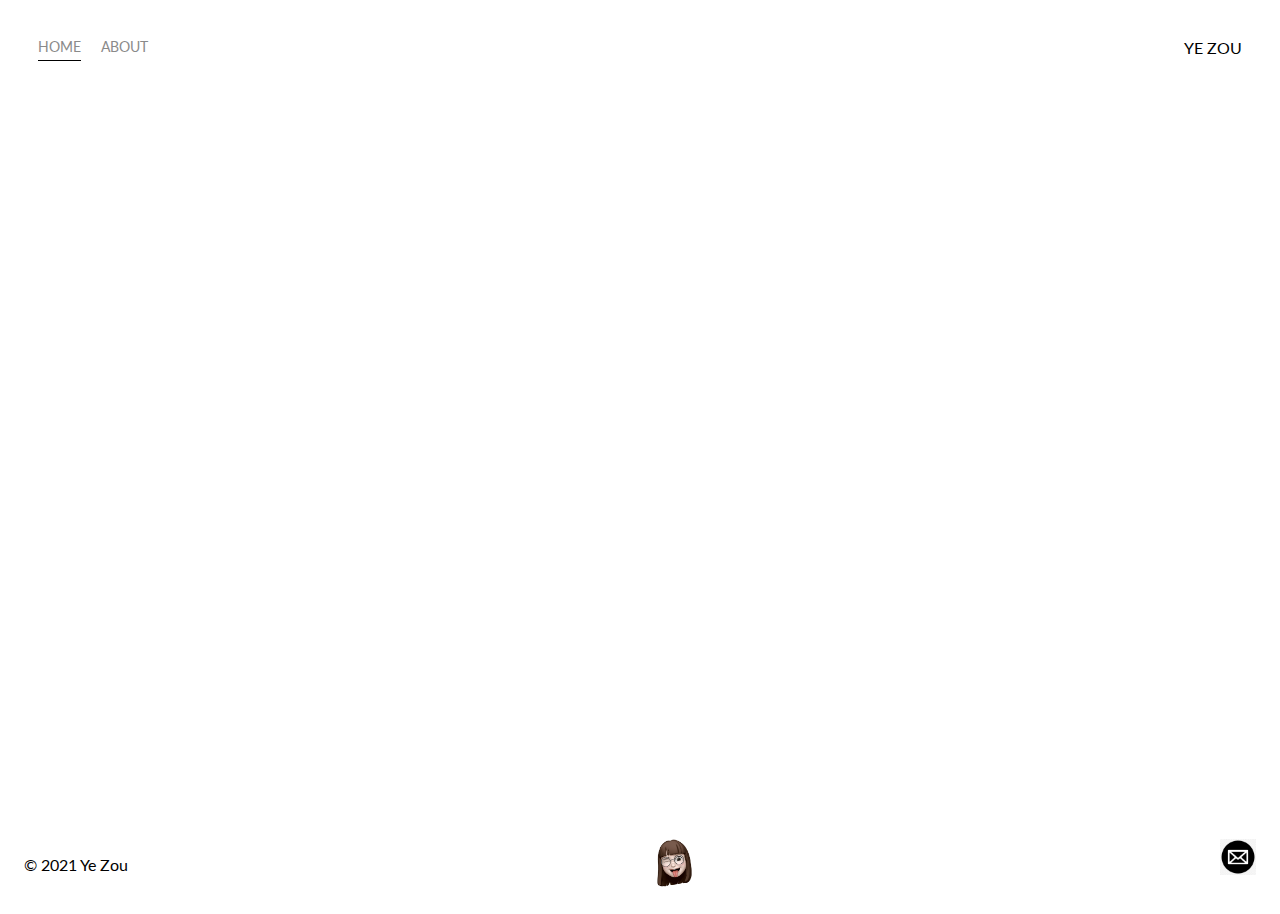
==== index.html @ c64db68a "Update index.html" ====
<!DOCTYPE html>
<html>
<head>
    <meta charset="utf-8">
    <meta name="viewport" content="width=device-width, initial-scale=1">
    <title>Ye Zou | Home</title>
    <link href="https://fonts.googleapis.com/css?family=Lato" rel="stylesheet">
    <link rel="stylesheet" href="styles.css" />
</head>
<body>
    <div class="container">
        <div class="nav-wrapper">
            <div class="left-side">
                <div class="nav-link-wrapper active-nav-link">
                    <a href="index.html">Home</a>
                </div>

                <div class="nav-link-wrapper">
                    <a href="about.html">About</a>
                </div>

            </div>

            <div class="right-side">
                <div class="name">
                    <div>YE ZOU</div>
                </div>
            </div>
        </div>

        <div class="content-wrapper">
            <div class="two-column-wrapper">
                <div class="portfolio-img-background" style="background-image:url(image/background.jpg)"></div>
                

            </div>
        </div>

        <div class="foot-note-wrapper">
            <p><script language="Javascript">
            /* document.write("Updated: " + document.lastModified.slice(0,10) +""); */
            </SCRIPT> &copy; 2021 Ye Zou</p>
            <img src="image/yes.PNG" alt="Ye's emoji" style="height: 48px;">
            <a href="mailto:yezou@ksu.edu"><img src="image/email.jpeg" alt="email" style="height: 36px;"></a>
        </div>

    </div>
</body>

<script>
    const portfolioItems = document.querySelectorAll('.portfolio-item-wrap')

    portfolioItems.forEach(portfolioItem => {
        portfolioItem.addEventListener('mouseover', () => {
            console.log(portfolioItems.childNodes[1].classList);
            portfolioItem.childNodes[1].classList.add('img-darken');
        })

        portfolioItem.addEventListener('mouseout', () => {
            console.log(portfolioItem.childNodes[1].classList);
            portfolioItem.childNodes[1].classList.remove('img-darken');
        })
    }
    )
</script>


</html>
---- styles.css ----
/* Master styles*/

body {
    font-family: "Lato", sans-serif;
    margin: 0px;
}

.container {
    display: grid;
    grid-template-columns: 1fr;
}

.nav-wrapper {
    display: flex;
    justify-content: space-between;
    padding: 38px;
}

.left-side {
    display: flex;
}

.nav-wrapper > .left-side > div {
    margin-right: 20px;
    text-transform: uppercase;
    font-size: 0.9rem;
  }  

.nav-link-wrapper {
    height: 22px;
    border-bottom: 1px solid transparent;
    transition: border-bottom 0.5s;
}

.nav-link-wrapper a {
    color: #8a8a8a;
    text-decoration: none;
    transition: color 0.5s;
}
  
.nav-link-wrapper:hover {
    border-bottom: 1px solid black;
}

.nav-link-wrapper a:hover {
    color: black;
}

.active-nav-link {
    border-bottom: 1px solid black;
}

.active-nav-link {
    color: black !important;
}

/* Portfolio styles */

.portfolio-items-wrapper {
    display: grid;
    grid-template-columns: 1fr 1fr 1fr;
  }

 .portfolio-items-wrapper {
     position: relative;
 } 

 .portfolio-img-background {
     height: 640px;
     width: 100%;
     background-size: cover;
     background-position: center;
     background-repeat: no-repeat;
 }

 .img-text-wrapper {
     position: absolute;
     top: 0;
     display: flex;
     flex-direction: column;
     justify-content: center;
     align-items: center;
     height: 100%;
     text-align: center;
     padding-left: 100px;
     padding-right: 100px;
 }

 .logo-wrapper {
     width: 50%;
     margin-bottom: 20px;
 }

 /* Needs to be more specific with selector */

 .img-text-wrapper .subtitle{
     transition: 1s;
     font-weight: 600;
     color: transparent;
 }
 .img-text-wrapper:hover .subtitle {
     font-weight: 600;
     color: lightseagreen;
 }

.img-darken {
    transition: 1s;
    filter: brightness(10%);
}

.content-wrapper {
    display: grid;
    justify-content: space-between;
    padding: 38px;
}

/* About page */
.two-column-wrapper {
    display: grid;
    grid-template-columns: 1fr 1fr;
}

.profile-image-wrapper img {
    width: 100%;
}

.profile-content-wrapper {
    padding: 30px;
    color: dimgrey;
}

.education-wrapper {
    display: flex;
    padding: 38px;
    justify-content: start;
    color:dimgrey;
}

.publications-wrapper {
    display: flex;
    padding: 38px;
    color: dimgrey;
}

.contact-wrapper {
    display: flex;
    padding: 38px;
    color: dimgrey;
}

/* About foot note */
.foot-note-wrapper {
    display: flex;
    justify-content: space-between;
    padding: 24px;
    box-sizing: inherit;
    background-color: white;
}
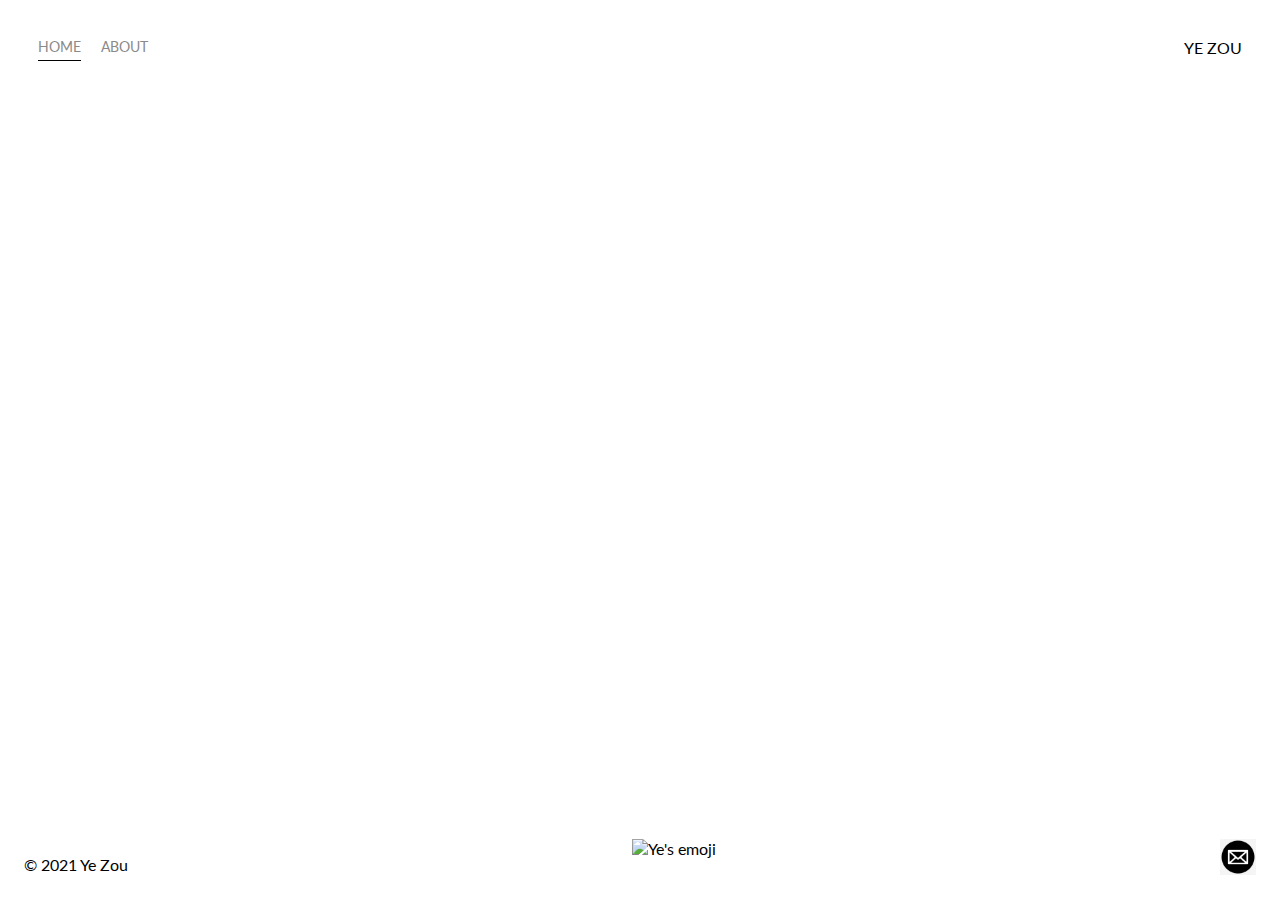
==== commit 12628dda: "Add files via upload" ====
--- a/index.html
+++ b/index.html
@@ -31,7 +31,6 @@
         <div class="content-wrapper">
             <div class="two-column-wrapper">
                 <div class="portfolio-img-background" style="background-image:url(image/background.jpg)"></div>
-                
 
             </div>
         </div>
@@ -40,7 +39,7 @@
             <p><script language="Javascript">
             /* document.write("Updated: " + document.lastModified.slice(0,10) +""); */
             </SCRIPT> &copy; 2021 Ye Zou</p>
-            <img src="image/yes.PNG" alt="Ye's emoji" style="height: 48px;">
+            <img src="image/yes.png" alt="Ye's emoji" style="height: 48px;">
             <a href="mailto:yezou@ksu.edu"><img src="image/email.jpeg" alt="email" style="height: 36px;"></a>
         </div>
 
@@ -65,4 +64,4 @@
 </script>
 
 
-</html>
+</html>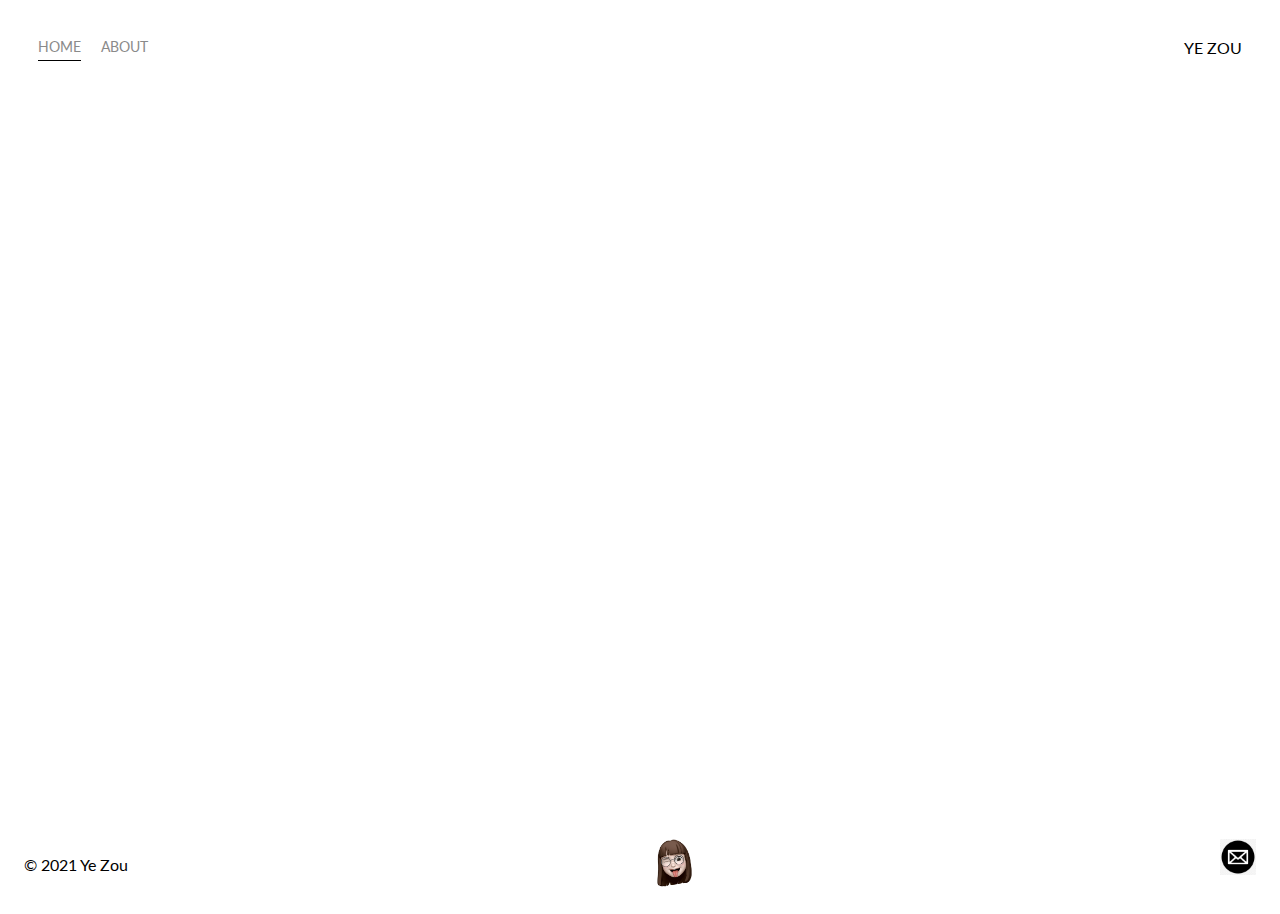
==== commit 8975ff04: "Update index.html" ====
--- a/index.html
+++ b/index.html
@@ -39,7 +39,7 @@
             <p><script language="Javascript">
             /* document.write("Updated: " + document.lastModified.slice(0,10) +""); */
             </SCRIPT> &copy; 2021 Ye Zou</p>
-            <img src="image/yes.png" alt="Ye's emoji" style="height: 48px;">
+            <img src="image/yes.PNG" alt="Ye's emoji" style="height: 48px;">
             <a href="mailto:yezou@ksu.edu"><img src="image/email.jpeg" alt="email" style="height: 36px;"></a>
         </div>
 
@@ -64,4 +64,4 @@
 </script>
 
 
-</html>+</html>
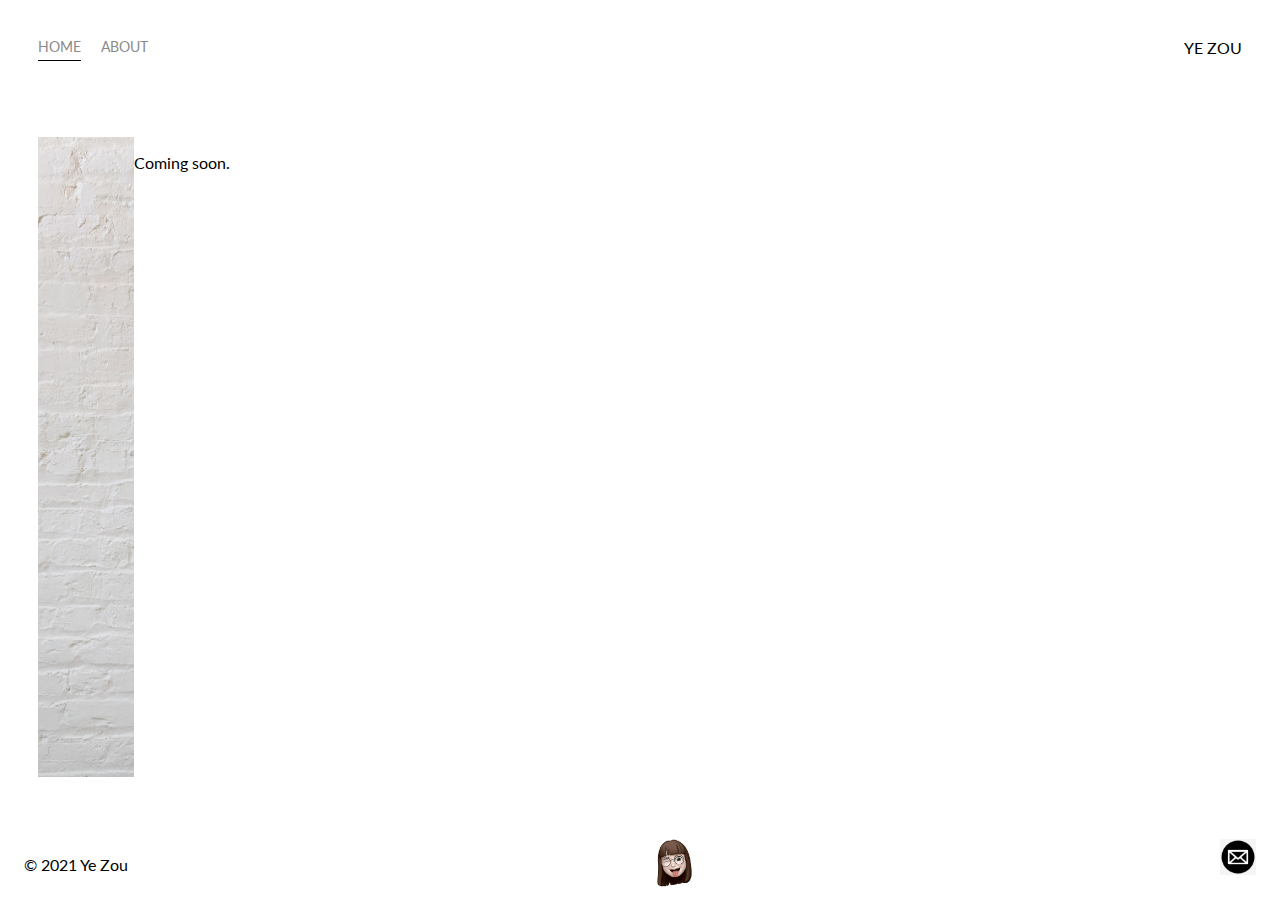
==== commit eeb4e464: "Update index.html" ====
--- a/index.html
+++ b/index.html
@@ -4,6 +4,7 @@
     <meta charset="utf-8">
     <meta name="viewport" content="width=device-width, initial-scale=1">
     <title>Ye Zou | Home</title>
+    <link rel="shortcut icon" href="image/yes.png">
     <link href="https://fonts.googleapis.com/css?family=Lato" rel="stylesheet">
     <link rel="stylesheet" href="styles.css" />
 </head>
@@ -31,7 +32,7 @@
         <div class="content-wrapper">
             <div class="two-column-wrapper">
                 <div class="portfolio-img-background" style="background-image:url(image/background.jpg)"></div>
-
+                <p>Coming soon.</p>
             </div>
         </div>
 
--- a/styles.css
+++ b/styles.css
@@ -3,6 +3,7 @@
 body {
     font-family: "Lato", sans-serif;
     margin: 0px;
+    background: white;
 }
 
 .container {
@@ -136,6 +137,18 @@
     color:dimgrey;
 }
 
+.education-logo {
+    display: grid;
+    padding: 54px;
+    grid-template-columns: 1fr 1fr 1fr
+}
+
+.personal-profile-wrapper {
+    display: flex;
+    padding: 38px;
+    color: dimgrey;
+}
+
 .publications-wrapper {
     display: flex;
     padding: 38px;
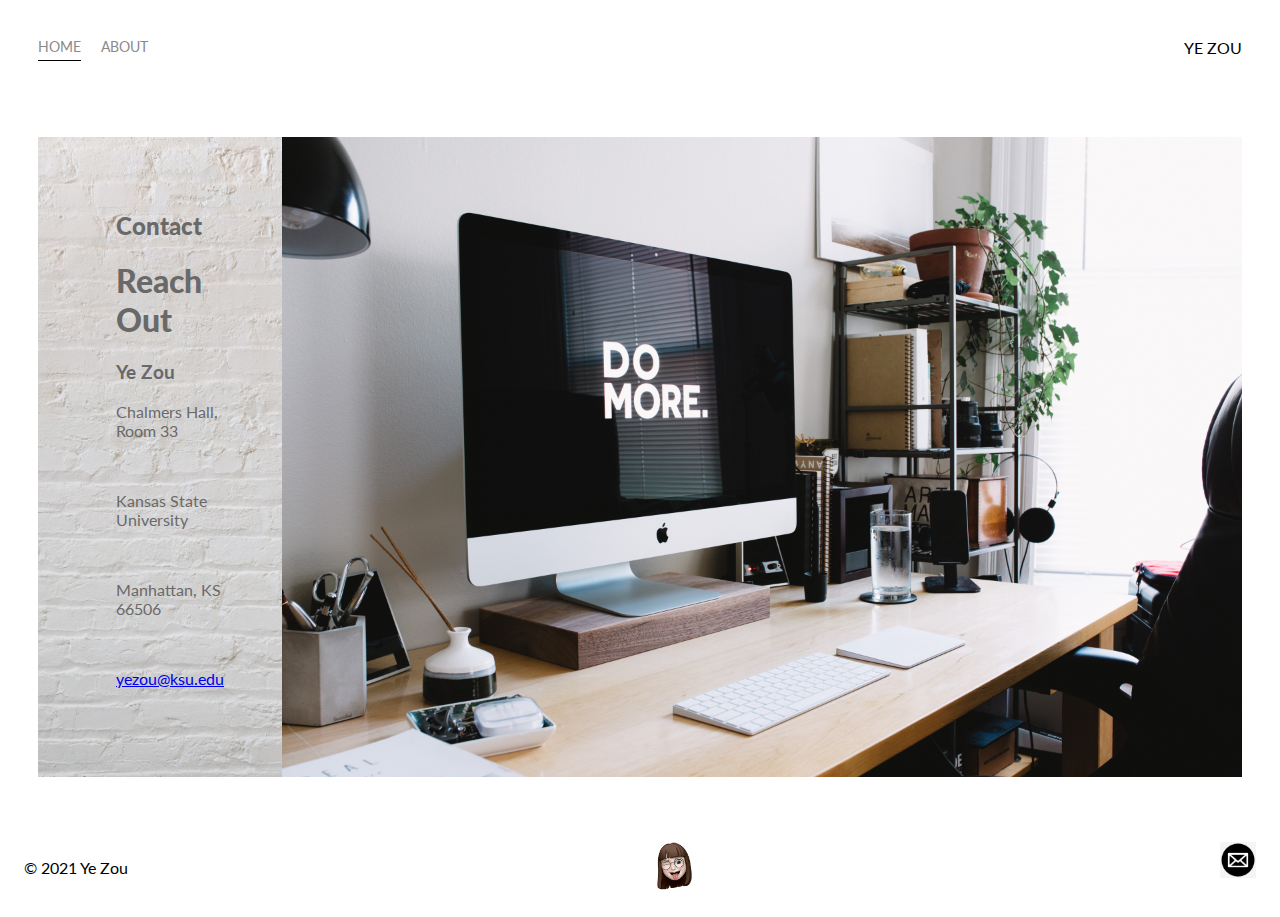
==== commit 57798a37: "Add files via upload" ====
--- a/index.html
+++ b/index.html
@@ -31,8 +31,25 @@
 
         <div class="content-wrapper">
             <div class="two-column-wrapper">
-                <div class="portfolio-img-background" style="background-image:url(image/background.jpg)"></div>
-                <p>Coming soon.</p>
+                <div class="portfolio-img-background" style="background-image:url(image/background.jpg)">
+                    <div class="contact-wrapper">
+                        
+                        <ul>
+                            <h2><b>Contact</b></h2>
+                            <h1><b>Reach Out</b></h1>
+                            <h3>Ye Zou</h3>
+                            <p>Chalmers Hall, Room 33</p><br>
+                            <p>Kansas State University</p><br>
+                            <p>Manhattan, KS 66506</p><br>
+                            <p><a href="mailto:yezou@ksu.edu">yezou@ksu.edu</a></p>
+                        </ul>
+                        
+                    </div>
+                </div>
+                <div class="photo">
+                    <img src="image/fig1.jpg" style="height: 640px;">
+                </div>
+                
             </div>
         </div>
 
@@ -40,7 +57,7 @@
             <p><script language="Javascript">
             /* document.write("Updated: " + document.lastModified.slice(0,10) +""); */
             </SCRIPT> &copy; 2021 Ye Zou</p>
-            <img src="image/yes.PNG" alt="Ye's emoji" style="height: 48px;">
+            <img src="image/yes.png" alt="Ye's emoji" style="height: 48px;">
             <a href="mailto:yezou@ksu.edu"><img src="image/email.jpeg" alt="email" style="height: 36px;"></a>
         </div>
 
@@ -65,4 +82,4 @@
 </script>
 
 
-</html>
+</html>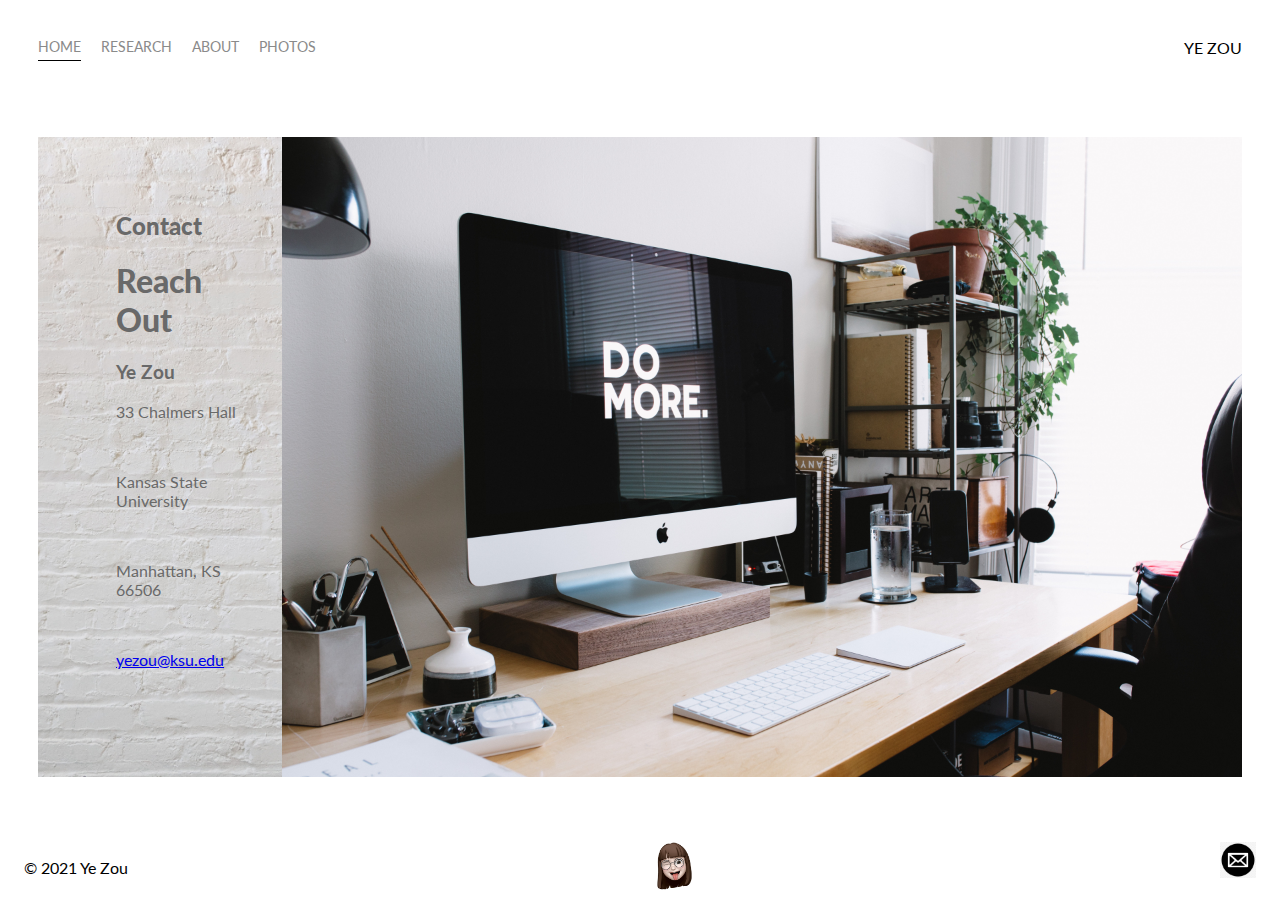
==== commit 3207eefb: "Add files via upload" ====
--- a/index.html
+++ b/index.html
@@ -3,7 +3,7 @@
 <head>
     <meta charset="utf-8">
     <meta name="viewport" content="width=device-width, initial-scale=1">
-    <title>Ye Zou | Home</title>
+    <title>Ye | Home</title>
     <link rel="shortcut icon" href="image/yes.png">
     <link href="https://fonts.googleapis.com/css?family=Lato" rel="stylesheet">
     <link rel="stylesheet" href="styles.css" />
@@ -17,9 +17,16 @@
                 </div>
 
                 <div class="nav-link-wrapper">
+                    <a href="research.html">Research</a>
+                </div>
+
+                <div class="nav-link-wrapper">
                     <a href="about.html">About</a>
                 </div>
 
+                <div class="nav-link-wrapper">
+                    <a href="Photos.html">Photos</a>
+                </div>
             </div>
 
             <div class="right-side">
@@ -38,7 +45,7 @@
                             <h2><b>Contact</b></h2>
                             <h1><b>Reach Out</b></h1>
                             <h3>Ye Zou</h3>
-                            <p>Chalmers Hall, Room 33</p><br>
+                            <p>33 Chalmers Hall</p><br>
                             <p>Kansas State University</p><br>
                             <p>Manhattan, KS 66506</p><br>
                             <p><a href="mailto:yezou@ksu.edu">yezou@ksu.edu</a></p>
--- a/styles.css
+++ b/styles.css
@@ -115,6 +115,9 @@
     padding: 38px;
 }
 
+/* Index page*/
+
+
 /* About page */
 .two-column-wrapper {
     display: grid;
@@ -149,6 +152,20 @@
     color: dimgrey;
 }
 
+.research-project-wrapper {
+    display: flex;
+    padding: 38px;
+    color: dimgrey;
+}
+
+.gpcr-wrapper {
+    display: grid;
+    padding: 54px;
+    grid-template-columns: 1fr 1fr;    
+}
+
+
+
 .publications-wrapper {
     display: flex;
     padding: 38px;
@@ -156,6 +173,12 @@
 }
 
 .contact-wrapper {
+    display: flex;
+    padding: 38px;
+    color: dimgrey;
+}
+
+.reference-wrapper {
     display: flex;
     padding: 38px;
     color: dimgrey;
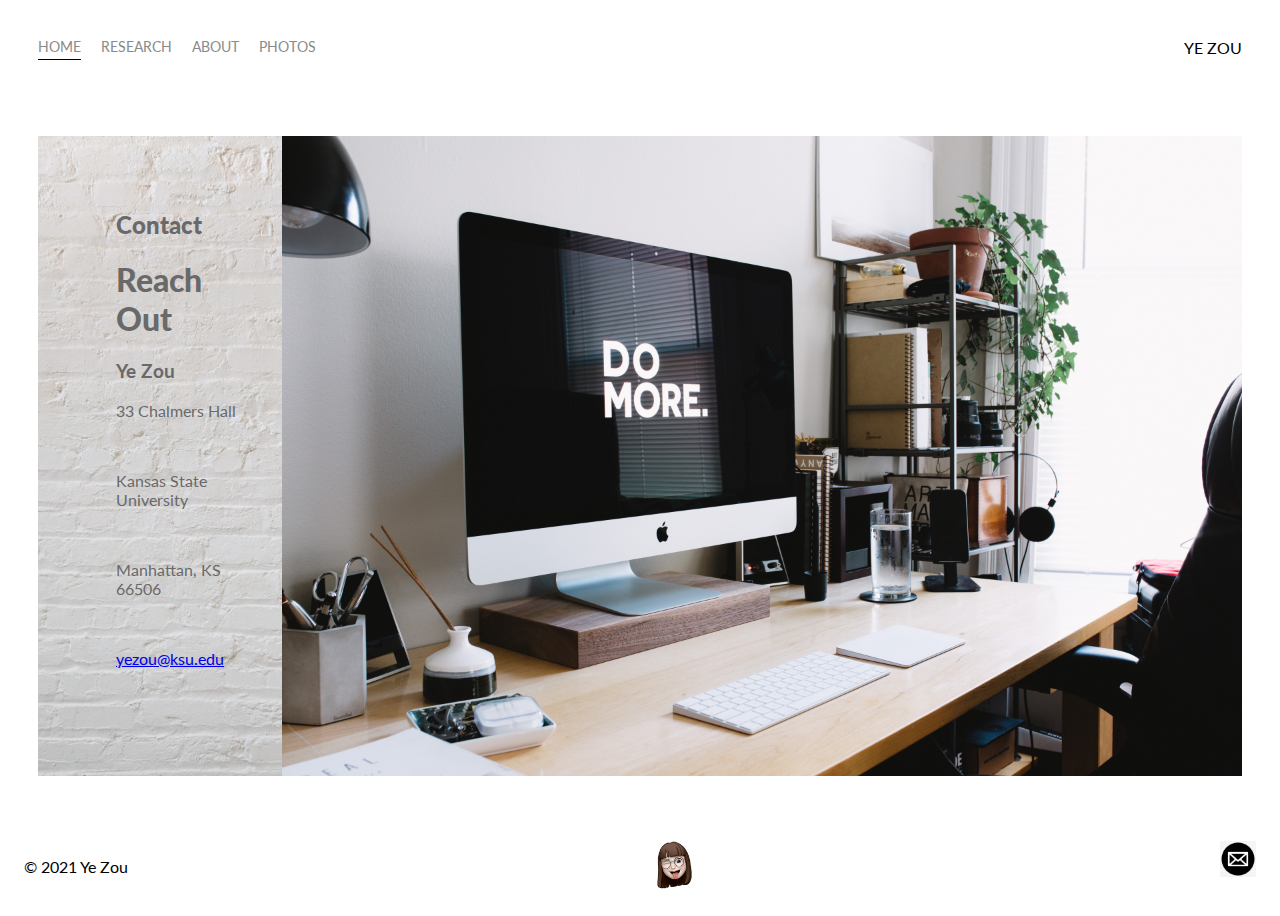
==== commit 512aeb77: "Update index.html" ====
--- a/index.html
+++ b/index.html
@@ -25,7 +25,7 @@
                 </div>
 
                 <div class="nav-link-wrapper">
-                    <a href="Photos.html">Photos</a>
+                    <a href="photos.html">Photos</a>
                 </div>
             </div>
 
@@ -89,4 +89,4 @@
 </script>
 
 
-</html>+</html>
--- a/styles.css
+++ b/styles.css
@@ -73,6 +73,8 @@
      background-position: center;
      background-repeat: no-repeat;
  }
+
+ 
 
  .img-text-wrapper {
      position: absolute;
@@ -136,6 +138,7 @@
 .education-wrapper {
     display: flex;
     padding: 38px;
+    line-height: 30px;
     justify-content: start;
     color:dimgrey;
 }
@@ -158,13 +161,47 @@
     color: dimgrey;
 }
 
+.abstract-wrapper {
+    line-height: 36px;
+}
+
 .gpcr-wrapper {
     display: grid;
     padding: 54px;
     grid-template-columns: 1fr 1fr;    
 }
 
-
+.rfp-wrapper {
+    display: flex;
+}
+
+
+
+.training-wrapper {
+    display: flex;
+    padding: 38px;
+    line-height: 30px;
+    color: dimgrey
+}
+
+.software-wrapper {
+    display: flex;
+    padding: 38px;
+    line-height:30px;
+    color: dimgrey;
+}
+
+.computer-skills-wrapper {
+    display: flex;
+    padding: 38px;
+    color: dimgrey;
+}
+
+.licenses-wrapper {
+    display: flex;
+    padding: 38px;
+    color: dimgrey;
+}
 
 .publications-wrapper {
     display: flex;
@@ -193,5 +230,55 @@
     background-color: white;
 }
 
-
-
+/* Photos */
+.gallery-title {
+    color: dimgrey;
+}
+
+.gallery {
+    border: 1px solid #ccc;
+}
+
+.gallery:hover {
+    border: 1px solid #777;
+}
+
+.gallery img {
+    width: 100%;
+    height: auto;
+}
+
+.desc {
+    padding: 15px;
+    text-align: center;
+    color :dimgrey
+}
+
+* {
+    box-sizing: border-box;
+}
+
+.responsive {
+    padding: 0 6px;
+    float: left;
+    width: 24.99999%;
+  }
+  
+@media only screen and (max-width: 700px) {
+    .responsive {
+      width: 49.99999%;
+      margin: 6px 0;
+    }
+}
+  
+@media only screen and (max-width: 500px) {
+    .responsive {
+      width: 100%;
+    }
+}
+  
+.clearfix:after {
+    content: "";
+    display: table;
+    clear: both;
+}
